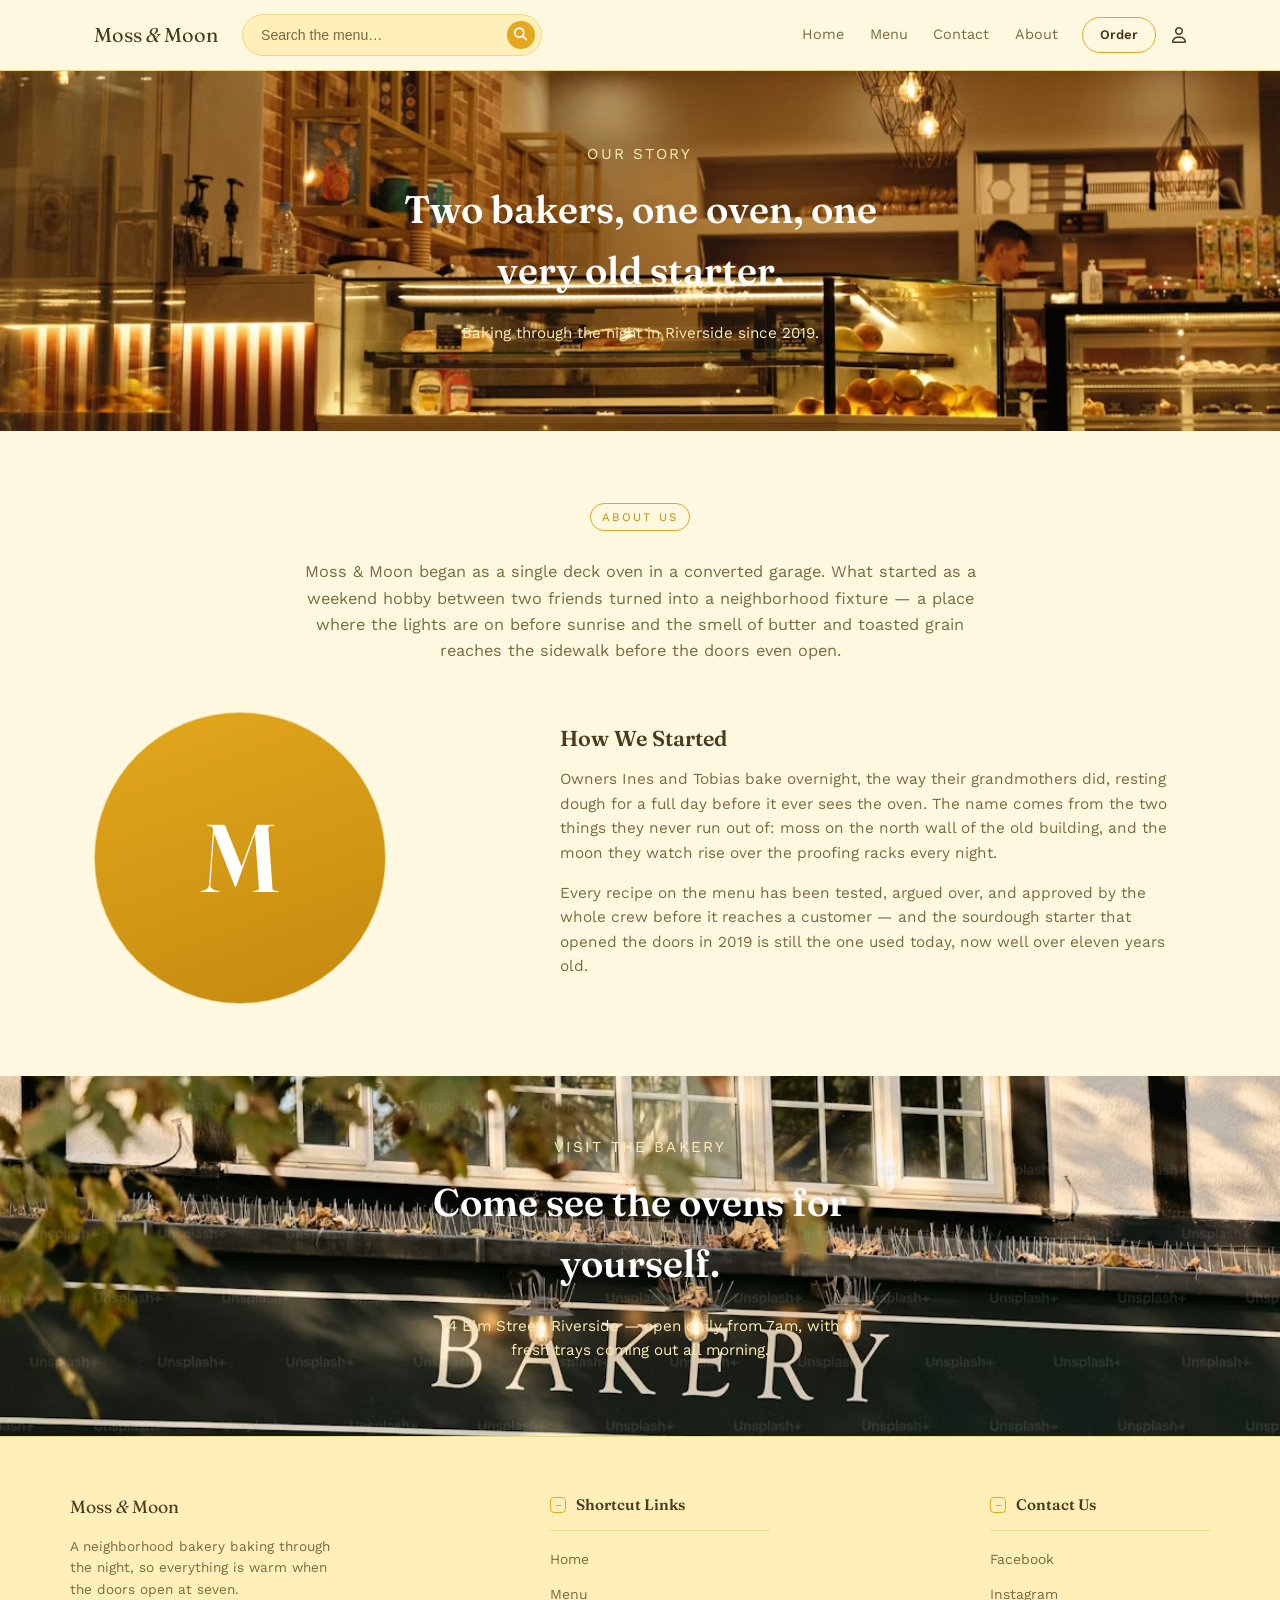
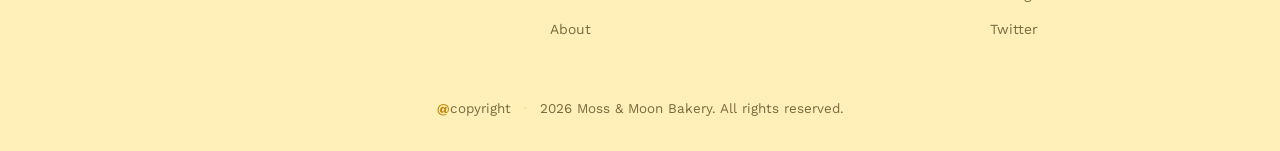
==== pages/about.html @ d097d47f "initial commit" ====
<!DOCTYPE html>
<html lang="en">
<head>
<meta charset="UTF-8">
<meta name="viewport" content="width=device-width, initial-scale=1.0">
<title>About — Moss & Moon</title>
<link rel="preconnect" href="https://fonts.googleapis.com">
<link rel="preconnect" href="https://fonts.gstatic.com" crossorigin>
<link href="https://fonts.googleapis.com/css2?family=Fraunces:opsz,wght@9..144,300;9..144,500;9..144,600;9..144,700&family=Work+Sans:wght@300;400;500;600&display=swap" rel="stylesheet">
<link rel="stylesheet" href="https://cdnjs.cloudflare.com/ajax/libs/font-awesome/6.7.2/css/all.min.css">
<link rel="stylesheet" href="../style/home.css">
<link rel="stylesheet" href="../style/pages.css">
</head>
<body>

<!-- HEADER-->
<header class="site-header">
  <div class="header-inner">
    <a href="../home.html" class="logo">
      <span class="logo-text">Moss <em>&amp;</em> Moon</span>
    </a>

    <div class="search-bar">
      <input type="text" placeholder="Search the menu…" aria-label="Search">
      <button type="submit" aria-label="Search">
       <i class="fa-solid fa-magnifying-glass"></i>
      </button>
    </div>

    <nav class="main-nav" aria-label="Primary">
      <a href="../home.html">Home</a>
      <a href="Menu.html">Menu</a>
      <a href="contact.html">Contact</a>
      <a href="about.html">About</a>
    </nav>

    <div class="header-actions">
      <a href="order.html" class="btn btn-outline btn-small">Order</a>
      <a href="login.html" class="account-icon" aria-label="Account">
        <i class="fa-regular fa-user"></i>
      </a>
    </div>
  </div>
</header>

<!-- ===== TOP BANNER (background image + description) ===== -->
<section class="about-banner">
  <div class="about-banner-media">
    <img class="about-banner-illustration" src="../images/aboutHero.avif" alt="Bakery illustration, warm gold tones" width="900" height="360">
    <div class="about-banner-copy">
      <p class="eyebrow">Our Story</p>
      <h2>Two bakers, one oven, one very old starter.</h2>
      <p>Baking through the night in Riverside since 2019.</p>
    </div>
  </div>
</section>

<!-- ===== MAIN DESCRIPTION + SPLIT ===== -->
<section class="about-main">
  <p class="section-label">About Us</p>
  <p class="about-main-desc">Moss &amp; Moon began as a single deck oven in a converted garage. What started as a weekend hobby between two friends turned into a neighborhood fixture — a place where the lights are on before sunrise and the smell of butter and toasted grain reaches the sidewalk before the doors even open.</p>

  <div class="about-split">
    <div class="about-split-media">
      <div class="letter-badge round" aria-hidden="true">M</div>
    </div>
    <div class="about-split-text">
      <h3>How We Started</h3>
      <p>Owners Ines and Tobias bake overnight, the way their grandmothers did, resting dough for a full day before it ever sees the oven. The name comes from the two things they never run out of: moss on the north wall of the old building, and the moon they watch rise over the proofing racks every night.</p>
      <p>Every recipe on the menu has been tested, argued over, and approved by the whole crew before it reaches a customer — and the sourdough starter that opened the doors in 2019 is still the one used today, now well over eleven years old.</p>
    </div>
  </div>
</section>

<!-- ===== SECOND BANNER (background image + description) ===== -->
<section class="about-banner">
  <div class="about-banner-media">
    <img class="about-banner-illustration" src="../images/aboutBanner.avif" alt="Bakery storefront illustration" width="900" height="320">
    <div class="about-banner-copy">
      <p class="eyebrow">Visit The Bakery</p>
      <h2>Come see the ovens for yourself.</h2>
      <p>14 Elm Street, Riverside — open daily from 7am, with fresh trays coming out all morning.</p>
    </div>
  </div>
</section>

<!-- ===== FOOTER ===== -->
<footer class="site-footer" id="contact">
  <div class="footer-inner">
 
    <div class="footer-brand">
      <div class="footer-logo-box">
        <span class="logo-text small">Moss <em>&amp;</em> Moon</span>
      </div>
      <p class="footer-desc">A neighborhood bakery baking through the night, so everything is warm when the doors open at seven.</p>
    </div>
 
    <div class="footer-box">
      <div class="footer-box-head"><span class="footer-box-dash">−</span> Shortcut Links</div>
      <ul class="footer-box-list">
        <li><a href="#home">Home</a></li>
        <li><a href="#menu">Menu</a></li>
        <li><a href="#about">About</a></li>
      </ul>
    </div>
 
    <div class="footer-box">
      <div class="footer-box-head"><span class="footer-box-dash">−</span> Contact Us</div>
      <ul class="footer-box-list">
        <li><a href="#">Facebook</a></li>
        <li><a href="#">Instagram</a></li>
        <li><a href="#">Twitter</a></li>
      </ul>
    </div>
 
  </div>
 
  <div class="footer-bottom">
    <p><span class="footer-copyright-icon">@</span>copyright <span class="footer-bottom-sep">·</span> 2026 Moss &amp; Moon Bakery. All rights reserved.</p>
  </div>
</footer>
 

</body>
</html>
---- style/home.css ----
/* =========================================================
   MOSS & MOON — bakery website styles (butter yellow)
   ========================================================= */

:root{
  --bg:         #FFF8E1;  /* page background, butter yellow */
  --panel:      #FFEFB8;  /* soft yellow panels/cards */
  --accent:     #E3A81C;  /* gold/butter accent */
  --accent-dark:#C4890F;  /* darker gold, hover states */
  --text:       #4A3B1E;  /* warm brown, main text */
  --text-soft:  #7A6A3F;  /* muted brown, body copy */
  --border:     #EBD98A;  /* soft yellow border */
  --white:      #FFFFFF;

  --font-display: "Fraunces", Georgia, serif;
  --font-body: "Work Sans", -apple-system, BlinkMacSystemFont, sans-serif;

  --max-width: 1140px;
}

*{ box-sizing: border-box; }
html{ scroll-behavior: smooth; }

body{
  margin:0;
  background: var(--bg);
  color: var(--text);
  font-family: var(--font-body);
  line-height: 1.6;
}

a{ color: inherit; text-decoration: none; }
img, svg{ display:block; max-width:100%; }

h1,h2,h3,h4{
  font-family: var(--font-display);
  font-weight: 600;
  margin: 0 0 .5em;
  color: var(--text);
}

p{ margin:0 0 1em; color: var(--text-soft); }

.section-label{
  display:inline-block;
  font-size: .72rem;
  letter-spacing: .18em;
  text-transform: uppercase;
  color: var(--accent-dark);
  border: 1px solid var(--accent);
  border-radius: 999px;
  padding: .35em 1em;
  margin: 0 auto 1.75rem;
}

section{ max-width: var(--max-width); margin: 0 auto; padding: 4.5rem 1.5rem; }

/* ---------- buttons ---------- */
.btn{
  display:inline-block;
  font-weight: 600;
  font-size: .95rem;
  padding: .85em 2em;
  border-radius: 999px;
  border: 1px solid transparent;
  cursor:pointer;
  transition: transform .15s ease, background .2s ease, color .2s ease;
}
.btn:hover{ transform: translateY(-1px); }
.btn-primary{ background: var(--accent); color: var(--white); }
.btn-primary:hover{ background: var(--accent-dark); }
.btn-outline{ background: transparent; color: var(--text); border-color: var(--accent); }
.btn-outline:hover{ background: var(--panel); }
.btn-small{ padding: .5em 1.3em; font-size: .82rem; }

/* ---------- header ---------- */
.site-header{
  position: sticky; top:0; z-index: 50;
  background: rgba(255,248,225,.92);
  backdrop-filter: blur(6px);
  border-bottom: 1px solid var(--border);
}
.header-inner{
  max-width: var(--max-width);
  margin:0 auto;
  padding: .9rem 1.5rem;
  display:flex; align-items:center; gap: 1.5rem;
}
.logo{ display:flex; align-items:center; gap:.5rem; flex-shrink:0; }
.logo-text{ font-family: var(--font-display); font-size: 1.25rem; color: var(--text); }
.logo-text.small{ font-size: 1.1rem; }

.search-bar{
  display:flex; align-items:center;
  background: var(--panel);
  border: 1px solid var(--border);
  border-radius: 999px;
  padding: .35em .4em .35em 1em;
  flex: 1 1 220px;
  max-width: 300px;
  
}
.search-bar input{
  background:transparent; border:none; outline:none;
  color: var(--text); font-size: .88rem; width:100%;
  
}

.search-bar :focus{
    outline: none;
}
.search-bar input::placeholder{ color: var(--text-soft); }
.search-bar button{
  background: var(--accent); border:none; border-radius:999px;
  width: 28px; height:28px; display:flex; align-items:center; justify-content:center;
  color: var(--white); cursor:pointer; flex-shrink:0;
}

.main-nav{ display:flex; gap: 1.6rem; margin-left: auto; }
.main-nav a{ font-size: .9rem; color: var(--text-soft); }
.main-nav a:hover{ color: var(--accent-dark); }

.header-actions{ display:flex; align-items:center; gap: 1rem; }
.account-icon{ color: var(--text); display:flex; }
.account-icon:hover{ color: var(--accent-dark); }

/* ---------- hero ---------- */
.hero{ max-width:none; padding:0; }
.hero-media{ position:relative; width:100%; }
.hero-illustration{ width:100%; height: clamp(300px, 42vw, 420px); }
.hero-copy{
  position:absolute; inset:0;
  display:flex; flex-direction:column; justify-content:center;
  padding: 2rem clamp(1.5rem, 6vw, 6rem);
  max-width: 620px;
}
.eyebrow{ color: var(--accent-dark); text-transform:uppercase; font-size: .75rem; letter-spacing:.14em; margin-bottom: .8rem; }
.hero-copy h1{ font-size: clamp(1.9rem, 4vw, 3rem); line-height: 1.1; margin-bottom:.5em; }
.hero-sub{ max-width: 44ch; font-size: 1rem; }

/* ---------- cta row ---------- */
.cta-row{ display:flex; justify-content:center; gap: 1rem; padding: 2.25rem 1.5rem 0; flex-wrap: wrap; }

/* ---------- feature strip ---------- */
.feature-strip{ display:grid; grid-template-columns: repeat(4, 1fr); gap: 2rem; padding-top: 1rem; }
.feature{ text-align:center; border-left: 1px solid var(--border); padding: 0 1.25rem; }
.feature:first-child{ border-left:none; }
.feature svg{ margin: 0 auto .9rem; }
.feature h3{ font-size: 1.05rem; margin-bottom:.4em; }
.feature p{ font-size: .88rem; }

/* ---------- about ---------- */
.about{ text-align:center; }
.about-inner{ display:grid; grid-template-columns: .8fr 1.2fr; gap: 3rem; text-align:left; align-items:center; }
.about-media{ border-radius: 18px; overflow:hidden; border: 1px solid var(--border); }
.about-text h2{ font-size: clamp(1.4rem, 2.4vw, 1.9rem); max-width: 18ch; }
.about-text p{ font-size: .96rem; }

/* ---------- categories ---------- */
.categories{ text-align:center; }
.category-grid{ display:grid; grid-template-columns: repeat(4, 1fr); gap: 1.5rem; }
.category-card{
  background: var(--panel);
  border: 1px solid var(--border);
  border-radius: 16px;
  padding: 1.6rem 1rem 1.2rem;
  display:flex; flex-direction:column; align-items:center; gap: .8rem;
  transition: transform .18s ease, border-color .18s ease;
}
.category-card svg{ width: 64px; height:64px; }
.category-card span{ font-family: var(--font-display); font-size: 1.02rem; }
.category-card:hover{ transform: translateY(-4px); border-color: var(--accent); }

/* ---------- bestsellers ---------- */
.bestsellers{ text-align:center; }
.product-grid{ display:grid; grid-template-columns: repeat(4, 1fr); gap: 1.5rem; }
.product-card{
  background: var(--white);
  border: 1px solid var(--border);
  border-radius: 16px;
  overflow:hidden;
  text-align:left;
  transition: transform .18s ease;
}
.product-card:hover{ transform: translateY(-4px); }
.product-media{ background: var(--panel); padding: 1.4rem 1.6rem .6rem; }
.product-media svg{ width:100%; height:70px; }
.product-card h4{ font-size: 1rem; margin: .9rem 1.2rem .2em; }
.product-card .price{ margin: 0 1.2rem 1.2rem; font-size: .88rem; color: var(--accent-dark); font-weight:600; }

/* ---------- reviews ---------- */
.reviews{ text-align:center; }
.review-track{ display:grid; grid-template-columns: repeat(3, 1fr); gap: 1.75rem; }
.reviews blockquote{
  margin:0;
  background: var(--panel);
  border: 1px solid var(--border);
  border-radius: 16px;
  padding: 1.8rem 1.6rem;
  text-align:left;
}
.reviews blockquote p{ font-family: var(--font-display); font-style: italic; font-size: 1.02rem; color: var(--text); }
.reviews cite{ font-size: .82rem; color: var(--accent-dark); font-style:normal; }



/* ---------- footer ---------- */
.site-footer{ background: var(--panel); border-top: 1px solid var(--border); padding: 3.5rem 1.5rem 2rem; }
 
.footer-inner{
  max-width: var(--max-width); margin: 0 auto;
  display:flex; flex-wrap:wrap; gap: 2.5rem 3rem;
  align-items:flex-start;
  justify-content: space-between;
  padding-bottom: 2.5rem;
}
 
/* --- brand column: logo + description --- */
.footer-brand{ display:flex; flex-direction:column; gap: .9rem; flex: 1 1 200px; max-width: 260px; }
.footer-logo-box{
  padding: 0;
  width: fit-content;
}
.footer-desc{ font-size: .85rem; margin: 0; }
 
/* --- link groups: Shortcut Links / Contact Us --- */
.footer-box{
  flex: 0 1 220px;
  min-width: 190px;
}
.footer-box-head{
  display:flex; align-items:center; gap: .6rem;
  font-family: var(--font-display); font-weight:600;
  font-size: .95rem; color: var(--text);
  padding: 0 0 .8rem;
  border-bottom: 1px solid var(--border);
}
.footer-box-dash{
  flex-shrink:0; width: 16px; height:16px;
  border: 1px solid var(--accent); border-radius: 4px;
  display:flex; align-items:center; justify-content:center;
  font-size: .8rem; line-height:1; color: var(--accent-dark);
}
.footer-box-list{ list-style:none; margin:0; padding: .9rem 0 0; display:flex; flex-direction:column; gap: .6rem; }
.footer-box-list a{ font-size: .87rem; color: var(--text-soft); }
.footer-box-list a:hover{ color: var(--accent-dark); }
 
/* --- bottom copyright bar --- */
.footer-bottom{
  max-width: var(--max-width); margin: 0 auto;
  padding: 1rem 1.5rem 0;
  text-align:center;
}
.footer-bottom p{ margin:0; font-size: .84rem; color: var(--text-soft); }
.footer-copyright-icon{ color: var(--accent-dark); font-weight:700; }
.footer-bottom-sep{ margin: 0 .5rem; color: var(--border); }
 
@media (max-width: 640px){
  .footer-inner{ flex-direction:column; }
  .footer-box{ width:100%; }
}
 
/* ---------- focus states ---------- */
a:focus-visible, button:focus-visible, input:focus-visible{
  outline: 2px solid var(--accent-dark); outline-offset: 2px;
}
 
/* ---------- responsive ---------- */
@media (max-width: 980px){
  .about-inner{ grid-template-columns: 1fr; }
  .review-track{ grid-template-columns: 1fr; }
}
@media (max-width: 860px){
  .main-nav{ display:none; }
  .feature-strip{ grid-template-columns: repeat(2, 1fr); }
  .feature{ border-left:none; border-top: 1px solid var(--border); padding-top: 1.25rem; }
  .category-grid{ grid-template-columns: repeat(2, 1fr); }
  .product-grid{ grid-template-columns: repeat(2, 1fr); }
}
@media (max-width: 560px){
  .header-inner{ flex-wrap: wrap; }
  .search-bar{ order: 3; max-width: none; flex: 1 1 100%; }
  .hero-copy{ padding: 1.5rem; }
  .hero-illustration{ height: 360px; }
  .cta-row{ flex-direction: column; align-items: stretch; }
  .cta-row .btn{ text-align:center; }
}
---- style/pages.css ----
/* =========================================================
   MOSS & MOON — extra page styles (contact / about / login)
   Built on top of home.css tokens — no overrides, only additions.
   ========================================================= */

/* ---------- shared simple page hero ---------- */
.page-hero {
  text-align: center;
  padding-bottom: 2.5rem;
}
.page-hero h1 {
  font-size: clamp(2rem, 4vw, 2.75rem);
  margin-bottom: 0.35em;
}
.page-hero .hero-sub {
  margin: 0 auto;
}

/* ---------- letter badge (stand-in for a photograph) ---------- */
.letter-badge {
  width: 70%;
  aspect-ratio: 1 / 1;
  border-radius: 18px;
  background: linear-gradient(160deg, var(--accent), var(--accent-dark));
  color: var(--white);
  display: flex;
  align-items: center;
  justify-content: center;
  font-family: var(--font-display);
  font-size: clamp(3.5rem, 9vw, 6rem);
  font-weight: 600;
  border: 1px solid var(--border);
}
.letter-badge.round {
  border-radius: 50%;
}

/* =========================================================
   CONTACT PAGE
   ========================================================= */
.contact-grid-section {
  padding-top: 0;
}
.contact-grid {
  display: grid;
  grid-template-columns: 0.85fr 1.15fr;
  gap: 1.75rem;
  align-items: stretch;
}
.contact-card {
  background: var(--panel);
  border: 1px solid var(--border);
  border-radius: 18px;
  padding: 2rem 2rem 2.25rem;
}
.contact-card h3 {
  font-size: 1.2rem;
  margin-bottom: 0.3em;
}
.contact-card > p.card-note {
  font-size: 0.88rem;
  margin-bottom: 1.5rem;
}

.contact-list {
  list-style: none;
  margin: 0 0 1.75rem;
  padding: 0;
  display: flex;
  flex-direction: column;
  gap: 1.1rem;
}
.contact-list li {
  display: flex;
  align-items: flex-start;
  gap: 0.85rem;
}
.contact-list .ci-icon {
  flex-shrink: 0;
  width: 38px;
  height: 38px;
  border-radius: 50%;
  background: var(--white);
  border: 1px solid var(--accent);
  display: flex;
  align-items: center;
  justify-content: center;
  color: var(--accent-dark);
}
.contact-list .ci-label {
  font-size: 0.74rem;
  text-transform: uppercase;
  letter-spacing: 0.08em;
  color: var(--accent-dark);
  margin-bottom: 0.15em;
}
.contact-list .ci-value {
  font-size: 0.95rem;
  color: var(--text);
}

.contact-hours {
  border-top: 1px solid var(--border);
  padding-top: 1.25rem;
}
.contact-hours h4 {
  font-size: 0.95rem;
  margin-bottom: 0.6em;
}
.contact-hours dl {
  display: grid;
  grid-template-columns: auto 1fr;
  gap: 0.35rem 1rem;
  margin: 0;
  font-size: 0.88rem;
}
.contact-hours dt {
  color: var(--text-soft);
}
.contact-hours dd {
  margin: 0;
  color: var(--text);
  text-align: right;
}

/* form */
.contact-card.form-card {
  background: var(--white);
}
.form-row {
  display: grid;
  grid-template-columns: 1fr 1fr;
  gap: 1rem;
}
.form-field {
  margin-bottom: 1.1rem;
  display: flex;
  flex-direction: column;
  gap: 0.4rem;
}
.form-field label {
  font-size: 0.82rem;
  color: var(--text);
  font-weight: 600;
}
.form-field input,
.form-field textarea {
  font-family: var(--font-body);
  font-size: 0.92rem;
  color: var(--text);
  background: var(--bg);
  border: 1px solid var(--border);
  border-radius: 10px;
  padding: 0.75em 0.9em;
  outline: none;
  resize: vertical;
}
.form-field input:focus,
.form-field textarea:focus {
  border-color: var(--accent);
}
.form-field textarea {
  min-height: 120px;
}
.form-card .btn {
  width: 100%;
  text-align: center;
  border: none;
}

.contact-note {
  text-align: center;
  max-width: 62ch;
  margin: 2.5rem auto 0;
  font-size: 0.9rem;
}

/* =========================================================
   ABOUT PAGE
   ========================================================= */
.about-banner {
  max-width: none;
  padding: 0;
}
.about-banner-media {
  position: relative;
  width: 100%;
}
.about-banner-illustration {
  width: 100%;
  height: clamp(260px, 34vw, 360px);
  object-fit: cover;
}
.about-banner-copy {
  position: absolute;
  inset: 0;
  display: flex;
  flex-direction: column;
  justify-content: center;
  align-items: center;
  text-align: center;
  padding: 1.5rem;
}

.about-banner-copy h2 {
  color: var(--white);
  font-size: clamp(1.6rem, 3.4vw, 2.4rem);
  max-width: 20ch;
}
.about-banner-copy p {
  color: var(--panel);
  max-width: 46ch;
  font-size: 0.95rem;
}

.about-main {
  text-align: center;
}
.about-main-desc {
  max-width: 68ch;
  margin: 0 auto 3rem;
  font-size: 1.02rem;
}

.about-split {
  display: grid;
  grid-template-columns: 0.8fr 1.2fr;
  gap: 3rem;
  align-items: center;
  text-align: left;
}
.about-split-text h3 {
  font-size: 1.35rem;
}
.about-split-text p {
  font-size: 0.96rem;
}
.about-split-text .btn {
  margin-top: 0.5rem;
}

/* =========================================================
   LOGIN / SIGN UP PAGE
   ========================================================= */
.auth-section {
  display: flex;
  justify-content: center;
  align-items: flex-start;
  padding-top: 3rem;
  padding-bottom: 5rem;
}
.auth-card {
  width: 100%;
  max-width: 440px;
  background: var(--panel);
  border: 1px solid var(--border);
  border-radius: 20px;
  padding: 2.5rem 2.25rem 2.25rem;
}
.auth-tabs {
  display: flex;
  background: var(--white);
  border: 1px solid var(--border);
  border-radius: 999px;
  padding: 0.3rem;
  margin-bottom: 2rem;
}
.auth-tab {
  flex: 1;
  text-align: center;
  font-size: 0.88rem;
  font-weight: 600;
  padding: 0.6em 1em;
  border-radius: 999px;
  cursor: pointer;
  color: var(--text-soft);
  background: transparent;
  border: none;
  font-family: var(--font-body);
  transition:
    background 0.18s ease,
    color 0.18s ease;
}
.auth-tab.active {
  background: var(--accent);
  color: var(--white);
}

.auth-panel {
  display: none;
}
.auth-panel.active {
  display: block;
}

.auth-panel h2 {
  font-size: 1.5rem;
  text-align: center;
  margin-bottom: 0.2em;
}
.auth-panel > p.auth-sub {
  text-align: center;
  font-size: 0.88rem;
  margin-bottom: 1.75rem;
}

.auth-row {
  display: grid;
  grid-template-columns: 1fr 1fr;
  gap: 1rem;
}

.auth-inline {
  display: flex;
  align-items: center;
  justify-content: space-between;
  margin: -0.4rem 0 1.4rem;
  font-size: 0.85rem;
}
.auth-inline label {
  display: flex;
  align-items: center;
  gap: 0.5rem;
  color: var(--text-soft);
  cursor: pointer;
}
.auth-inline a {
  color: var(--accent-dark);
  font-weight: 600;
}

.auth-check {
  display: flex;
  align-items: flex-start;
  gap: 0.6rem;
  font-size: 0.82rem;
  color: var(--text-soft);
  margin-bottom: 1.4rem;
}
.auth-check a {
  color: var(--accent-dark);
  font-weight: 600;
}
.auth-check input {
  margin-top: 0.2rem;
}

.auth-gender {
  display: flex;
  gap: 1.4rem;
  margin: -0.3rem 0 1.4rem;
}
.auth-gender label {
  display: flex;
  align-items: center;
  gap: 0.45rem;
  font-size: 0.85rem;
  color: var(--text-soft);
}

.auth-panel .btn {
  width: 100%;
  text-align: center;
  border: none;
}
.auth-switch {
  text-align: center;
  margin-top: 1.4rem;
  font-size: 0.85rem;
}
.auth-switch button {
  background: none;
  border: none;
  padding: 0;
  margin: 0;
  color: var(--accent-dark);
  font-weight: 600;
  cursor: pointer;
  font-family: var(--font-body);
  font-size: inherit;
  text-decoration: underline;
}

@media (max-width: 860px) {
  .contact-grid {
    grid-template-columns: 1fr;
  }
  .form-row {
    grid-template-columns: 1fr;
  }
  .about-split {
    grid-template-columns: 1fr;
  }
  .about-split-media {
    max-width: 260px;
    margin: 0 auto;
  }
}
@media (max-width: 480px) {
  .auth-row {
    grid-template-columns: 1fr;
  }
  .auth-card {
    padding: 2rem 1.4rem;
  }
}
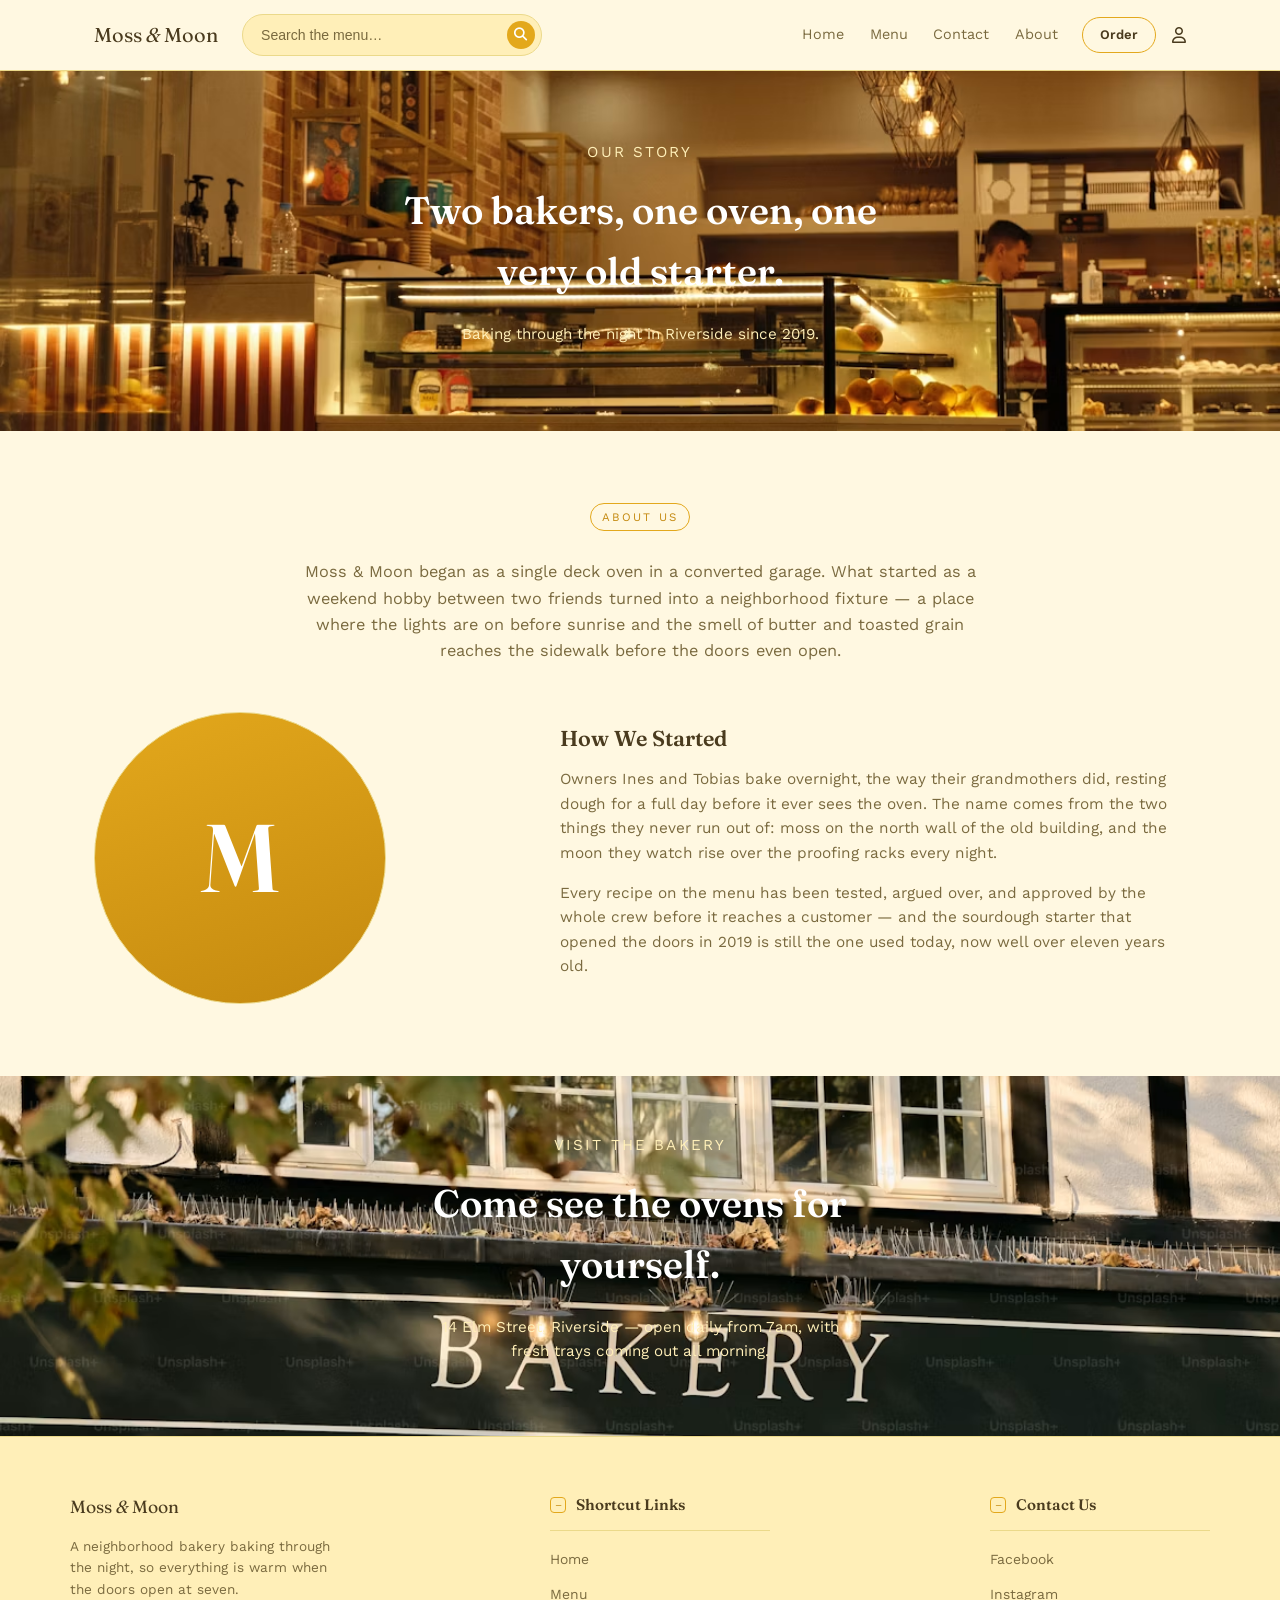
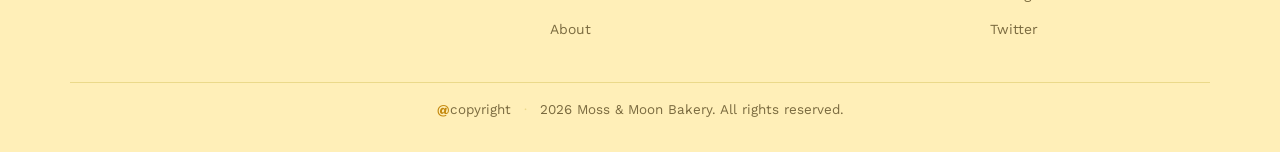
==== commit b7febde1: "make a structure file" ====
--- a/pages/about.html
+++ b/pages/about.html
@@ -1,125 +1,174 @@
-<!DOCTYPE html>
+<!doctype html>
 <html lang="en">
-<head>
-<meta charset="UTF-8">
-<meta name="viewport" content="width=device-width, initial-scale=1.0">
-<title>About — Moss & Moon</title>
-<link rel="preconnect" href="https://fonts.googleapis.com">
-<link rel="preconnect" href="https://fonts.gstatic.com" crossorigin>
-<link href="https://fonts.googleapis.com/css2?family=Fraunces:opsz,wght@9..144,300;9..144,500;9..144,600;9..144,700&family=Work+Sans:wght@300;400;500;600&display=swap" rel="stylesheet">
-<link rel="stylesheet" href="https://cdnjs.cloudflare.com/ajax/libs/font-awesome/6.7.2/css/all.min.css">
-<link rel="stylesheet" href="../style/home.css">
-<link rel="stylesheet" href="../style/pages.css">
-</head>
-<body>
+  <head>
+    <meta charset="UTF-8" />
+    <meta name="viewport" content="width=device-width, initial-scale=1.0" />
+    <title>About — Moss & Moon</title>
+    <link rel="preconnect" href="https://fonts.googleapis.com" />
+    <link rel="preconnect" href="https://fonts.gstatic.com" crossorigin />
+    <link
+      href="https://fonts.googleapis.com/css2?family=Fraunces:opsz,wght@9..144,300;9..144,500;9..144,600;9..144,700&family=Work+Sans:wght@300;400;500;600&display=swap"
+      rel="stylesheet"
+    />
+    <link
+      rel="stylesheet"
+      href="https://cdnjs.cloudflare.com/ajax/libs/font-awesome/6.7.2/css/all.min.css"
+    />
+    <link rel="stylesheet" href="../styles/home.css" />
+    <link rel="stylesheet" href="../styles/pages.css" />
+  </head>
+  <body>
+    <!-- HEADER-->
+    <header class="site-header">
+      <div class="header-inner">
+        <a href="home.html" class="logo">
+          <span class="logo-text">Moss <em>&</em> Moon</span>
+        </a>
 
-<!-- HEADER-->
-<header class="site-header">
-  <div class="header-inner">
-    <a href="../home.html" class="logo">
-      <span class="logo-text">Moss <em>&amp;</em> Moon</span>
-    </a>
+        <div class="search-bar">
+          <input
+            type="text"
+            placeholder="Search the menu…"
+            aria-label="Search"
+          />
+          <button type="submit" aria-label="Search">
+            <i class="fa-solid fa-magnifying-glass"></i>
+          </button>
+        </div>
 
-    <div class="search-bar">
-      <input type="text" placeholder="Search the menu…" aria-label="Search">
-      <button type="submit" aria-label="Search">
-       <i class="fa-solid fa-magnifying-glass"></i>
-      </button>
-    </div>
+        <nav class="main-nav" aria-label="Primary">
+          <a href="home.html">Home</a>
+          <a href="Menu.html">Menu</a>
+          <a href="contact.html">Contact</a>
+          <a href="about.html">About</a>
+        </nav>
 
-    <nav class="main-nav" aria-label="Primary">
-      <a href="../home.html">Home</a>
-      <a href="Menu.html">Menu</a>
-      <a href="contact.html">Contact</a>
-      <a href="about.html">About</a>
-    </nav>
+        <div class="header-actions">
+          <a href="order.html" class="btn btn-outline btn-small">Order</a>
+          <a href="login.html" class="account-icon" aria-label="Account">
+            <i class="fa-regular fa-user"></i>
+          </a>
+        </div>
+      </div>
+    </header>
 
-    <div class="header-actions">
-      <a href="order.html" class="btn btn-outline btn-small">Order</a>
-      <a href="login.html" class="account-icon" aria-label="Account">
-        <i class="fa-regular fa-user"></i>
-      </a>
-    </div>
-  </div>
-</header>
+    <!-- ===== TOP BANNER (background image + description) ===== -->
+    <section class="about-banner">
+      <div class="about-banner-media">
+        <img
+          class="about-banner-illustration"
+          src="../image/aboutHero.avif"
+          alt="Bakery illustration, warm gold tones"
+          width="900"
+          height="360"
+        />
+        <div class="about-banner-copy">
+          <p class="eyebrow">Our Story</p>
+          <h2>Two bakers, one oven, one very old starter.</h2>
+          <p>Baking through the night in Riverside since 2019.</p>
+        </div>
+      </div>
+    </section>
 
-<!-- ===== TOP BANNER (background image + description) ===== -->
-<section class="about-banner">
-  <div class="about-banner-media">
-    <img class="about-banner-illustration" src="../images/aboutHero.avif" alt="Bakery illustration, warm gold tones" width="900" height="360">
-    <div class="about-banner-copy">
-      <p class="eyebrow">Our Story</p>
-      <h2>Two bakers, one oven, one very old starter.</h2>
-      <p>Baking through the night in Riverside since 2019.</p>
-    </div>
-  </div>
-</section>
+    <!-- ===== MAIN DESCRIPTION + SPLIT ===== -->
+    <section class="about-main">
+      <p class="section-label">About Us</p>
+      <p class="about-main-desc">
+        Moss & Moon began as a single deck oven in a converted garage. What
+        started as a weekend hobby between two friends turned into a
+        neighborhood fixture — a place where the lights are on before sunrise
+        and the smell of butter and toasted grain reaches the sidewalk before
+        the doors even open.
+      </p>
 
-<!-- ===== MAIN DESCRIPTION + SPLIT ===== -->
-<section class="about-main">
-  <p class="section-label">About Us</p>
-  <p class="about-main-desc">Moss &amp; Moon began as a single deck oven in a converted garage. What started as a weekend hobby between two friends turned into a neighborhood fixture — a place where the lights are on before sunrise and the smell of butter and toasted grain reaches the sidewalk before the doors even open.</p>
+      <div class="about-split">
+        <div class="about-split-media">
+          <div class="letter-badge round" aria-hidden="true">M</div>
+        </div>
+        <div class="about-split-text">
+          <h3>How We Started</h3>
+          <p>
+            Owners Ines and Tobias bake overnight, the way their grandmothers
+            did, resting dough for a full day before it ever sees the oven. The
+            name comes from the two things they never run out of: moss on the
+            north wall of the old building, and the moon they watch rise over
+            the proofing racks every night.
+          </p>
+          <p>
+            Every recipe on the menu has been tested, argued over, and approved
+            by the whole crew before it reaches a customer — and the sourdough
+            starter that opened the doors in 2019 is still the one used today,
+            now well over eleven years old.
+          </p>
+        </div>
+      </div>
+    </section>
 
-  <div class="about-split">
-    <div class="about-split-media">
-      <div class="letter-badge round" aria-hidden="true">M</div>
-    </div>
-    <div class="about-split-text">
-      <h3>How We Started</h3>
-      <p>Owners Ines and Tobias bake overnight, the way their grandmothers did, resting dough for a full day before it ever sees the oven. The name comes from the two things they never run out of: moss on the north wall of the old building, and the moon they watch rise over the proofing racks every night.</p>
-      <p>Every recipe on the menu has been tested, argued over, and approved by the whole crew before it reaches a customer — and the sourdough starter that opened the doors in 2019 is still the one used today, now well over eleven years old.</p>
-    </div>
-  </div>
-</section>
+    <!-- ===== SECOND BANNER (background image + description) ===== -->
+    <section class="about-banner">
+      <div class="about-banner-media">
+        <img
+          class="about-banner-illustration"
+          src="../image/aboutBanner.avif"
+          alt="Bakery storefront illustration"
+          width="900"
+          height="320"
+        />
+        <div class="about-banner-copy">
+          <p class="eyebrow">Visit The Bakery</p>
+          <h2>Come see the ovens for yourself.</h2>
+          <p>
+            14 Elm Street, Riverside — open daily from 7am, with fresh trays
+            coming out all morning.
+          </p>
+        </div>
+      </div>
+    </section>
 
-<!-- ===== SECOND BANNER (background image + description) ===== -->
-<section class="about-banner">
-  <div class="about-banner-media">
-    <img class="about-banner-illustration" src="../images/aboutBanner.avif" alt="Bakery storefront illustration" width="900" height="320">
-    <div class="about-banner-copy">
-      <p class="eyebrow">Visit The Bakery</p>
-      <h2>Come see the ovens for yourself.</h2>
-      <p>14 Elm Street, Riverside — open daily from 7am, with fresh trays coming out all morning.</p>
-    </div>
-  </div>
-</section>
+    <!-- ===== FOOTER ===== -->
 
-<!-- ===== FOOTER ===== -->
-<footer class="site-footer" id="contact">
-  <div class="footer-inner">
- 
-    <div class="footer-brand">
-      <div class="footer-logo-box">
-        <span class="logo-text small">Moss <em>&amp;</em> Moon</span>
+    <footer class="site-footer" id="contact">
+      <div class="footer-inner">
+        <div class="footer-brand">
+          <div class="footer-logo-box">
+            <span class="logo-text small">Moss <em>&amp;</em> Moon</span>
+          </div>
+          <p class="footer-desc">
+            A neighborhood bakery baking through the night, so everything is
+            warm when the doors open at seven.
+          </p>
+        </div>
+
+        <div class="footer-box">
+          <div class="footer-box-head">
+            <span class="footer-box-dash">−</span> Shortcut Links
+          </div>
+          <ul class="footer-box-list">
+            <li><a href="#home">Home</a></li>
+            <li><a href="#menu">Menu</a></li>
+            <li><a href="#about">About</a></li>
+          </ul>
+        </div>
+
+        <div class="footer-box">
+          <div class="footer-box-head">
+            <span class="footer-box-dash">−</span> Contact Us
+          </div>
+          <ul class="footer-box-list">
+            <li><a href="#">Facebook</a></li>
+            <li><a href="#">Instagram</a></li>
+            <li><a href="#">Twitter</a></li>
+          </ul>
+        </div>
       </div>
-      <p class="footer-desc">A neighborhood bakery baking through the night, so everything is warm when the doors open at seven.</p>
-    </div>
- 
-    <div class="footer-box">
-      <div class="footer-box-head"><span class="footer-box-dash">−</span> Shortcut Links</div>
-      <ul class="footer-box-list">
-        <li><a href="#home">Home</a></li>
-        <li><a href="#menu">Menu</a></li>
-        <li><a href="#about">About</a></li>
-      </ul>
-    </div>
- 
-    <div class="footer-box">
-      <div class="footer-box-head"><span class="footer-box-dash">−</span> Contact Us</div>
-      <ul class="footer-box-list">
-        <li><a href="#">Facebook</a></li>
-        <li><a href="#">Instagram</a></li>
-        <li><a href="#">Twitter</a></li>
-      </ul>
-    </div>
- 
-  </div>
- 
-  <div class="footer-bottom">
-    <p><span class="footer-copyright-icon">@</span>copyright <span class="footer-bottom-sep">·</span> 2026 Moss &amp; Moon Bakery. All rights reserved.</p>
-  </div>
-</footer>
- 
 
-</body>
-</html>+      <div class="footer-bottom">
+        <p>
+          <span class="footer-copyright-icon">@</span>copyright
+          <span class="footer-bottom-sep">·</span> 2026 Moss &amp; Moon Bakery.
+          All rights reserved.
+        </p>
+      </div>
+    </footer>
+  </body>
+</html>
--- a/styles/home.css
+++ b/styles/home.css
@@ -0,0 +1,599 @@
+/* =========================================================
+   MOSS & MOON — bakery website styles (butter yellow)
+   ========================================================= */
+
+:root {
+  --bg: #FFF8E1;
+  /* page background, butter yellow */
+  --panel: #FFEFB8;
+  /* soft yellow panels/cards */
+  --accent: #E3A81C;
+  /* gold/butter accent */
+  --accent-dark: #C4890F;
+  /* darker gold, hover states */
+  --text: #4A3B1E;
+  /* warm brown, main text */
+  --text-soft: #7A6A3F;
+  /* muted brown, body copy */
+  --border: #EBD98A;
+  /* soft yellow border */
+  --white: #FFFFFF;
+
+  --font-display: "Fraunces", Georgia, serif;
+  --font-body: "Work Sans", -apple-system, BlinkMacSystemFont, sans-serif;
+
+  --max-width: 1140px;
+}
+
+* {
+  box-sizing: border-box;
+}
+
+html {
+  scroll-behavior: smooth;
+}
+
+body {
+  margin: 0;
+  background: var(--bg);
+  color: var(--text);
+  font-family: var(--font-body);
+  line-height: 1.6;
+}
+
+a {
+  color: inherit;
+  text-decoration: none;
+}
+
+img,
+svg {
+  display: block;
+  max-width: 100%;
+}
+
+h1,
+h2,
+h3,
+h4 {
+  font-family: var(--font-display);
+  font-weight: 600;
+  margin: 0 0 .5em;
+  color: var(--text);
+}
+
+p {
+  margin: 0 0 1em;
+  color: var(--text-soft);
+}
+
+.section-label {
+  display: inline-block;
+  font-size: .72rem;
+  letter-spacing: .18em;
+  text-transform: uppercase;
+  color: var(--accent-dark);
+  border: 1px solid var(--accent);
+  border-radius: 999px;
+  padding: .35em 1em;
+  margin: 0 auto 1.75rem;
+}
+
+section {
+  max-width: var(--max-width);
+  margin: 0 auto;
+  padding: 4.5rem 1.5rem;
+}
+
+/* ---------- buttons ---------- */
+.btn {
+  display: inline-block;
+  font-weight: 600;
+  font-size: .95rem;
+  padding: .85em 2em;
+  border-radius: 999px;
+  border: 1px solid transparent;
+  cursor: pointer;
+  transition: transform .15s ease, background .2s ease, color .2s ease;
+}
+
+.btn:hover {
+  transform: translateY(-1px);
+}
+
+.btn-primary {
+  background: var(--accent);
+  color: var(--white);
+}
+
+.btn-primary:hover {
+  background: var(--accent-dark);
+}
+
+.btn-outline {
+  background: transparent;
+  color: var(--text);
+  border-color: var(--accent);
+}
+
+.btn-outline:hover {
+  background: var(--panel);
+}
+
+.btn-small {
+  padding: .5em 1.3em;
+  font-size: .82rem;
+}
+
+/* ---------- header ---------- */
+.site-header {
+  position: sticky;
+  top: 0;
+  z-index: 50;
+  background: rgba(255, 248, 225, .92);
+  backdrop-filter: blur(6px);
+  border-bottom: 1px solid var(--border);
+}
+
+.header-inner {
+  max-width: var(--max-width);
+  margin: 0 auto;
+  padding: .9rem 1.5rem;
+  display: flex;
+  align-items: center;
+  gap: 1.5rem;
+}
+
+.logo {
+  display: flex;
+  align-items: center;
+  gap: .5rem;
+  flex-shrink: 0;
+}
+
+.logo-text {
+  font-family: var(--font-display);
+  font-size: 1.25rem;
+  color: var(--text);
+}
+
+.logo-text.small {
+  font-size: 1.1rem;
+}
+
+.search-bar {
+  display: flex;
+  align-items: center;
+  background: var(--panel);
+  border: 1px solid var(--border);
+  border-radius: 999px;
+  padding: .35em .4em .35em 1em;
+  flex: 1 1 220px;
+  max-width: 300px;
+}
+
+.search-bar input {
+  background: transparent;
+  border: none;
+  outline: none;
+  color: var(--text);
+  font-size: .88rem;
+  width: 100%;
+}
+
+.search-bar input::placeholder {
+  color: var(--text-soft);
+}
+
+.search-bar button {
+  background: var(--accent);
+  border: none;
+  border-radius: 999px;
+  width: 28px;
+  height: 28px;
+  display: flex;
+  align-items: center;
+  justify-content: center;
+  color: var(--white);
+  cursor: pointer;
+  flex-shrink: 0;
+}
+
+.main-nav {
+  display: flex;
+  gap: 1.6rem;
+  margin-left: auto;
+}
+
+.main-nav a {
+  font-size: .9rem;
+  color: var(--text-soft);
+}
+
+.main-nav a:hover {
+  color: var(--accent-dark);
+}
+
+.header-actions {
+  display: flex;
+  align-items: center;
+  gap: 1rem;
+}
+
+.account-icon {
+  color: var(--text);
+  display: flex;
+}
+
+.account-icon:hover {
+  color: var(--accent-dark);
+}
+
+/* ---------- hero ---------- */
+.hero {
+  max-width: 100%;
+  padding: 0;
+
+}
+
+.hero-media {
+  position: relative;
+  padding: 0;
+  width: 100%;
+}
+
+.hero-media img {
+  width: 100%;
+  height: 560px;
+  object-fit: cover;
+}
+
+.hero-illustration {
+  width: 100%;
+  height: clamp(300px, 42vw, 420px);
+}
+
+.hero-copy {
+  position: absolute;
+  top: 50%;
+  right: 50%;
+  transform: translate(50%, -50%);
+  display: flex;
+  flex-direction: column;
+  justify-content: center;
+  padding: 2rem clamp(1.5rem, 6vw, 6rem);
+  max-width: 620px;
+
+}
+
+.eyebrow {
+   color: var(--panel);
+  /* color: white; */
+  text-transform: uppercase;
+  font-size: .8rem;
+   letter-spacing: .14em;
+}
+
+.hero-copy h1 {
+  font-size: clamp(1.9rem, 4vw, 3rem);
+  line-height: 1.1;
+  color: var(--white);
+
+}
+
+.hero-sub {
+  max-width: 44ch;
+  font-size: 1rem;
+  color: var(--panel);
+}
+
+/* ---------- cta row ---------- */
+.cta-row {
+  display: flex;
+  justify-content: center;
+  gap: 1rem;
+  padding: 2.25rem 1.5rem 0;
+  flex-wrap: wrap;
+}
+
+/* ---------- feature strip ---------- */
+.feature-strip {
+  display: grid;
+  grid-template-columns: repeat(4, 1fr);
+  gap: 2rem;
+  padding-top: 1rem;
+}
+
+.feature {
+  text-align: center;
+  border-left: 1px solid var(--border);
+  padding: 0 1.25rem;
+}
+
+.feature:first-child {
+  border-left: none;
+}
+
+.feature svg {
+  margin: 0 auto .9rem;
+}
+
+.feature h3 {
+  font-size: 1.05rem;
+  margin-bottom: .4em;
+}
+
+.feature p {
+  font-size: .88rem;
+}
+
+/* ---------- about ---------- */
+.about {
+  text-align: center;
+}
+
+.about-inner {
+  display: grid;
+  grid-template-columns: .8fr 1.2fr;
+  gap: 3rem;
+  text-align: left;
+  align-items: center;
+}
+
+.about-media {
+  border-radius: 18px;
+  overflow: hidden;
+  border: 1px solid var(--border);
+}
+.about-media img{
+  width: 100%;
+  height: 400px;
+  object-fit: cover;
+}
+
+.about-text h2 {
+  font-size: clamp(1.4rem, 2.4vw, 1.9rem);
+  max-width: 18ch;
+}
+
+.about-text p {
+  font-size: .96rem;
+}
+
+/* ---------- categories ---------- */
+.categories {
+  text-align: center;
+}
+
+.category-grid {
+  display: grid;
+  grid-template-columns: repeat(4, 1fr);
+  gap: 1.5rem;
+}
+
+.category-card {
+  background: var(--panel);
+  border: 1px solid var(--border);
+  border-radius: 16px;
+  padding: 1.6rem 1rem 1.2rem;
+  display: flex;
+  flex-direction: column;
+  align-items: center;
+  gap: .8rem;
+  transition: transform .18s ease, border-color .18s ease;
+}
+
+.category-card img {
+  width: 100%;
+  height: 100%;
+  object-fit: cover;
+  border-radius: 12px;
+}
+
+.category-card span {
+  font-family: var(--font-display);
+  font-size: 1.02rem;
+}
+
+.category-card:hover {
+  transform: translateY(-4px);
+  border-color: var(--accent);
+}
+
+/* ---------- bestsellers ---------- */
+.bestsellers {
+  text-align: center;
+}
+
+.product-grid {
+  display: grid;
+  grid-template-columns: repeat(4, 1fr);
+  gap: 1.5rem;
+}
+
+.product-card {
+  background: var(--white);
+  border: 1px solid var(--border);
+  border-radius: 16px;
+  overflow: hidden;
+  text-align: left;
+  transition: transform .18s ease;
+}
+
+.product-card:hover {
+  transform: translateY(-4px);
+}
+
+.product-media {
+  background: var(--panel);
+  padding: 1.4rem 1.6rem .6rem;
+}
+
+.product-media img {
+  width: 100%;
+  height: 250px;
+  object-fit: cover;
+  border-radius: 12px;
+}
+
+.product-card h4 {
+  font-size: 1rem;
+  margin: .9rem 1.2rem .2em;
+}
+
+.product-card .price {
+  margin: 0 1.2rem 1.2rem;
+  font-size: .88rem;
+  color: var(--accent-dark);
+  font-weight: 600;
+}
+
+/* ---------- reviews ---------- */
+.reviews {
+  text-align: center;
+}
+
+.review-track {
+  display: grid;
+  grid-template-columns: repeat(3, 1fr);
+  gap: 1.75rem;
+}
+
+.reviews blockquote {
+  margin: 0;
+  background: var(--panel);
+  border: 1px solid var(--border);
+  border-radius: 16px;
+  padding: 1.8rem 1.6rem;
+  text-align: left;
+}
+
+.reviews blockquote p {
+  font-family: var(--font-display);
+  font-style: italic;
+  font-size: 1.02rem;
+  color: var(--text);
+}
+
+.reviews cite {
+  font-size: .82rem;
+  color: var(--accent-dark);
+  font-style: normal;
+}
+
+
+/* ---------- footer ---------- */
+.site-footer{ background: var(--panel); border-top: 1px solid var(--border); padding: 3.5rem 1.5rem 2rem;  }
+ 
+.footer-inner{
+  max-width: var(--max-width); margin: 0 auto;
+  display:flex; flex-wrap:wrap; gap: 2.5rem 3rem;
+  align-items:flex-start;
+  justify-content: space-between;
+  padding-bottom: 2.5rem;
+}
+ 
+/* --- brand column: logo + description --- */
+.footer-brand{ display:flex; flex-direction:column; gap: .9rem; flex: 1 1 200px; max-width: 260px; }
+.footer-logo-box{
+  padding: 0;
+  width: fit-content;
+}
+.footer-desc{ font-size: .85rem; margin: 0; }
+ 
+/* --- link groups: Shortcut Links / Contact Us --- */
+.footer-box{
+  flex: 0 1 220px;
+  min-width: 190px;
+}
+.footer-box-head{
+  display:flex; align-items:center; gap: .6rem;
+  font-family: var(--font-display); font-weight:600;
+  font-size: .95rem; color: var(--text);
+  padding: 0 0 .8rem;
+  border-bottom: 1px solid var(--border);
+}
+.footer-box-dash{
+  flex-shrink:0; width: 16px; height:16px;
+  border: 1px solid var(--accent); border-radius: 4px;
+  display:flex; align-items:center; justify-content:center;
+  font-size: .8rem; line-height:1; color: var(--accent-dark);
+}
+.footer-box-list{ list-style:none; margin:0; padding: .9rem 0 0; display:flex; flex-direction:column; gap: .6rem; }
+.footer-box-list a{ font-size: .87rem; color: var(--text-soft); }
+.footer-box-list a:hover{ color: var(--accent-dark); }
+ 
+/* --- bottom copyright bar --- */
+.footer-bottom{
+  max-width: var(--max-width); margin: 0 auto;
+  padding: 1rem 1.5rem 0;
+  text-align:center;
+  border-top: 1px solid var(--border);
+}
+.footer-bottom p{ margin:0; font-size: .84rem; color: var(--text-soft); }
+.footer-copyright-icon{ color: var(--accent-dark); font-weight:700; }
+.footer-bottom-sep{ margin: 0 .5rem; color: var(--border); }
+
+/* ---------- responsive ---------- */
+@media (max-width: 980px) {
+  .about-inner {
+    grid-template-columns: 1fr;
+  }
+
+  .review-track {
+    grid-template-columns: 1fr;
+  }
+}
+
+@media (max-width: 860px) {
+  .main-nav {
+    display: none;
+  }
+
+  .feature-strip {
+    grid-template-columns: repeat(2, 1fr);
+  }
+
+  .feature {
+    border-left: none;
+    border-top: 1px solid var(--border);
+    padding-top: 1.25rem;
+  }
+
+  .category-grid {
+    grid-template-columns: repeat(2, 1fr);
+  }
+
+  .product-grid {
+    grid-template-columns: repeat(2, 1fr);
+  }
+}
+
+@media (max-width: 560px) {
+  .header-inner {
+    flex-wrap: wrap;
+  }
+
+  .search-bar {
+    order: 3;
+    max-width: none;
+    flex: 1 1 100%;
+  }
+
+  .hero-copy {
+    padding: 1.5rem;
+  }
+
+  .hero-illustration {
+    height: 360px;
+  }
+
+  .cta-row {
+    flex-direction: column;
+    align-items: stretch;
+  }
+
+  .cta-row .btn {
+    text-align: center;
+  }
+}
--- a/styles/pages.css
+++ b/styles/pages.css
@@ -0,0 +1,407 @@
+/* 
+   MOSS & MOON — extra page styles (contact / about / login)
+   Built on top of home.css tokens — no overrides, only additions.
+    */
+
+/* ---------- shared simple page hero ---------- */
+.page-hero {
+  text-align: center;
+  padding-bottom: 2.5rem;
+}
+.page-hero h1 {
+  font-size: clamp(2rem, 4vw, 2.75rem);
+  margin-bottom: 0.35em;
+}
+.page-hero .hero-sub {
+  margin: 0 auto;
+  color: var( --text-soft);
+}
+
+/* ---------- letter badge (stand-in for a photograph) ---------- */
+.letter-badge {
+  width: 70%;
+  aspect-ratio: 1 / 1;
+  border-radius: 18px;
+  background: linear-gradient(160deg, var(--accent), var(--accent-dark));
+  color: var(--white);
+  display: flex;
+  align-items: center;
+  justify-content: center;
+  font-family: var(--font-display);
+  font-size: clamp(3.5rem, 9vw, 6rem);
+  font-weight: 600;
+  border: 1px solid var(--border);
+}
+.letter-badge.round {
+  border-radius: 50%;
+}
+
+/* =========================================================
+   CONTACT PAGE
+   ========================================================= */
+.contact-grid-section {
+  padding-top: 0;
+}
+.contact-grid {
+  display: grid;
+  grid-template-columns: 0.85fr 1.15fr;
+  gap: 1.75rem;
+  align-items: stretch;
+}
+.contact-card {
+  background: var(--panel);
+  border: 1px solid var(--border);
+  border-radius: 18px;
+  padding: 2rem 2rem 2.25rem;
+}
+.contact-card h3 {
+  font-size: 1.2rem;
+  margin-bottom: 0.3em;
+}
+.contact-card > p.card-note {
+  font-size: 0.88rem;
+  margin-bottom: 1.5rem;
+}
+
+.contact-list {
+  list-style: none;
+  margin: 0 0 1.75rem;
+  padding: 0;
+  display: flex;
+  flex-direction: column;
+  gap: 1.1rem;
+}
+.contact-list li {
+  display: flex;
+  align-items: flex-start;
+  gap: 0.85rem;
+}
+.contact-list .ci-icon {
+  flex-shrink: 0;
+  width: 38px;
+  height: 38px;
+  border-radius: 50%;
+  background: var(--white);
+  border: 1px solid var(--accent);
+  display: flex;
+  align-items: center;
+  justify-content: center;
+  color: var(--accent-dark);
+}
+.contact-list .ci-label {
+  font-size: 0.74rem;
+  text-transform: uppercase;
+  letter-spacing: 0.08em;
+  color: var(--accent-dark);
+  margin-bottom: 0.15em;
+}
+.contact-list .ci-value {
+  font-size: 0.95rem;
+  color: var(--text);
+}
+
+.contact-hours {
+  border-top: 1px solid var(--border);
+  padding-top: 1.25rem;
+}
+.contact-hours h4 {
+  font-size: 0.95rem;
+  margin-bottom: 0.6em;
+}
+.contact-hours dl {
+  display: grid;
+  grid-template-columns: auto 1fr;
+  gap: 0.35rem 1rem;
+  margin: 0;
+  font-size: 0.88rem;
+}
+.contact-hours dt {
+  color: var(--text-soft);
+}
+.contact-hours dd {
+  margin: 0;
+  color: var(--text);
+  text-align: right;
+}
+
+/* form */
+.contact-card.form-card {
+  background: var(--white);
+}
+.form-row {
+  display: grid;
+  grid-template-columns: 1fr 1fr;
+  gap: 1rem;
+}
+.form-field {
+  margin-bottom: 1.1rem;
+  display: flex;
+  flex-direction: column;
+  gap: 0.4rem;
+}
+.form-field label {
+  font-size: 0.82rem;
+  color: var(--text);
+  font-weight: 600;
+}
+.form-field input,
+.form-field textarea {
+  font-family: var(--font-body);
+  font-size: 0.92rem;
+  color: var(--text);
+  background: var(--bg);
+  border: 1px solid var(--border);
+  border-radius: 10px;
+  padding: 0.75em 0.9em;
+  outline: none;
+  resize: vertical;
+}
+.form-field input:focus,
+.form-field textarea:focus {
+  border-color: var(--accent);
+}
+.form-field textarea {
+  min-height: 120px;
+}
+.form-card .btn {
+  width: 100%;
+  text-align: center;
+  border: none;
+}
+
+.contact-note {
+  text-align: center;
+  max-width: 62ch;
+  margin: 2.5rem auto 0;
+  font-size: 0.9rem;
+}
+
+/* 
+   ABOUT PAGE
+   */
+.about-banner {
+  max-width: none;
+  padding: 0;
+}
+.about-banner-media {
+  position: relative;
+  width: 100%;
+}
+.about-banner-illustration {
+  width: 100%;
+  height: clamp(260px, 34vw, 360px);
+  object-fit: cover;
+}
+.about-banner-copy {
+  position: absolute;
+  inset: 0;
+  display: flex;
+  flex-direction: column;
+  justify-content: center;
+  align-items: center;
+  text-align: center;
+  padding: 1.5rem;
+}
+
+.about-banner-copy h2 {
+  color: var(--white);
+  font-size: clamp(1.6rem, 3.4vw, 2.4rem);
+  max-width: 20ch;
+}
+.about-banner-copy p {
+  color: var(--panel);
+  max-width: 46ch;
+  font-size: 0.95rem;
+}
+
+.about-main {
+  text-align: center;
+}
+.about-main-desc {
+  max-width: 68ch;
+  margin: 0 auto 3rem;
+  font-size: 1.02rem;
+}
+
+.about-split {
+  display: grid;
+  grid-template-columns: 0.8fr 1.2fr;
+  gap: 3rem;
+  align-items: center;
+  text-align: left;
+}
+.about-split-text h3 {
+  font-size: 1.35rem;
+}
+.about-split-text p {
+  font-size: 0.96rem;
+}
+.about-split-text .btn {
+  margin-top: 0.5rem;
+}
+
+/* =========================================================
+   LOGIN / SIGN UP PAGE
+   ========================================================= */
+.auth-section {
+  display: flex;
+  justify-content: center;
+  align-items: flex-start;
+  padding-top: 3rem;
+  padding-bottom: 5rem;
+}
+.auth-card {
+  width: 100%;
+  max-width: 440px;
+  background: var(--panel);
+  border: 1px solid var(--border);
+  border-radius: 20px;
+  padding: 2.5rem 2.25rem 2.25rem;
+}
+.auth-tabs {
+  display: flex;
+  background: var(--white);
+  border: 1px solid var(--border);
+  border-radius: 999px;
+  padding: 0.3rem;
+  margin-bottom: 2rem;
+}
+.auth-tab {
+  flex: 1;
+  text-align: center;
+  font-size: 0.88rem;
+  font-weight: 600;
+  padding: 0.6em 1em;
+  border-radius: 999px;
+  cursor: pointer;
+  color: var(--text-soft);
+  background: transparent;
+  border: none;
+  font-family: var(--font-body);
+  transition:
+    background 0.18s ease,
+    color 0.18s ease;
+}
+.auth-tab.active {
+  background: var(--accent);
+  color: var(--white);
+}
+
+.auth-panel {
+  display: none;
+}
+.auth-panel.active {
+  display: block;
+}
+
+.auth-panel h2 {
+  font-size: 1.5rem;
+  text-align: center;
+  margin-bottom: 0.2em;
+}
+.auth-panel > p.auth-sub {
+  text-align: center;
+  font-size: 0.88rem;
+  margin-bottom: 1.75rem;
+}
+
+.auth-row {
+  display: grid;
+  grid-template-columns: 1fr;
+  gap: 1rem;
+}
+
+.auth-inline {
+  display: flex;
+  align-items: center;
+  justify-content: space-between;
+  margin: -0.4rem 0 1.4rem;
+  font-size: 0.85rem;
+}
+.auth-inline label {
+  display: flex;
+  align-items: center;
+  gap: 0.5rem;
+  color: var(--text-soft);
+  cursor: pointer;
+}
+.auth-inline a {
+  color: var(--accent-dark);
+  font-weight: 600;
+}
+
+.auth-check {
+  display: flex;
+  align-items: flex-start;
+  gap: 0.6rem;
+  font-size: 0.82rem;
+  color: var(--text-soft);
+  margin-bottom: 1.4rem;
+}
+.auth-check a {
+  color: var(--accent-dark);
+  font-weight: 600;
+}
+.auth-check input {
+  margin-top: 0.2rem;
+}
+
+.auth-gender {
+  display: flex;
+  gap: 1.4rem;
+  margin: -0.3rem 0 1.4rem;
+}
+.auth-gender label {
+  display: flex;
+  align-items: center;
+  gap: 0.45rem;
+  font-size: 0.85rem;
+  color: var(--text-soft);
+}
+
+.auth-panel .btn {
+  width: 100%;
+  text-align: center;
+  border: none;
+}
+.auth-switch {
+  text-align: center;
+  margin-top: 1.4rem;
+  font-size: 0.85rem;
+}
+.auth-switch button {
+  background: none;
+  border: none;
+  padding: 0;
+  margin: 0;
+  color: var(--accent-dark);
+  font-weight: 600;
+  cursor: pointer;
+  font-family: var(--font-body);
+  font-size: inherit;
+  text-decoration: underline;
+}
+
+@media (max-width: 860px) {
+  .contact-grid {
+    grid-template-columns: 1fr;
+  }
+  .form-row {
+    grid-template-columns: 1fr;
+  }
+  .about-split {
+    grid-template-columns: 1fr;
+  }
+  .about-split-media {
+    max-width: 260px;
+    margin: 0 auto;
+  }
+}
+@media (max-width: 480px) {
+  .auth-row {
+    grid-template-columns: 1fr;
+  }
+  .auth-card {
+    padding: 2rem 1.4rem;
+  }
+}
